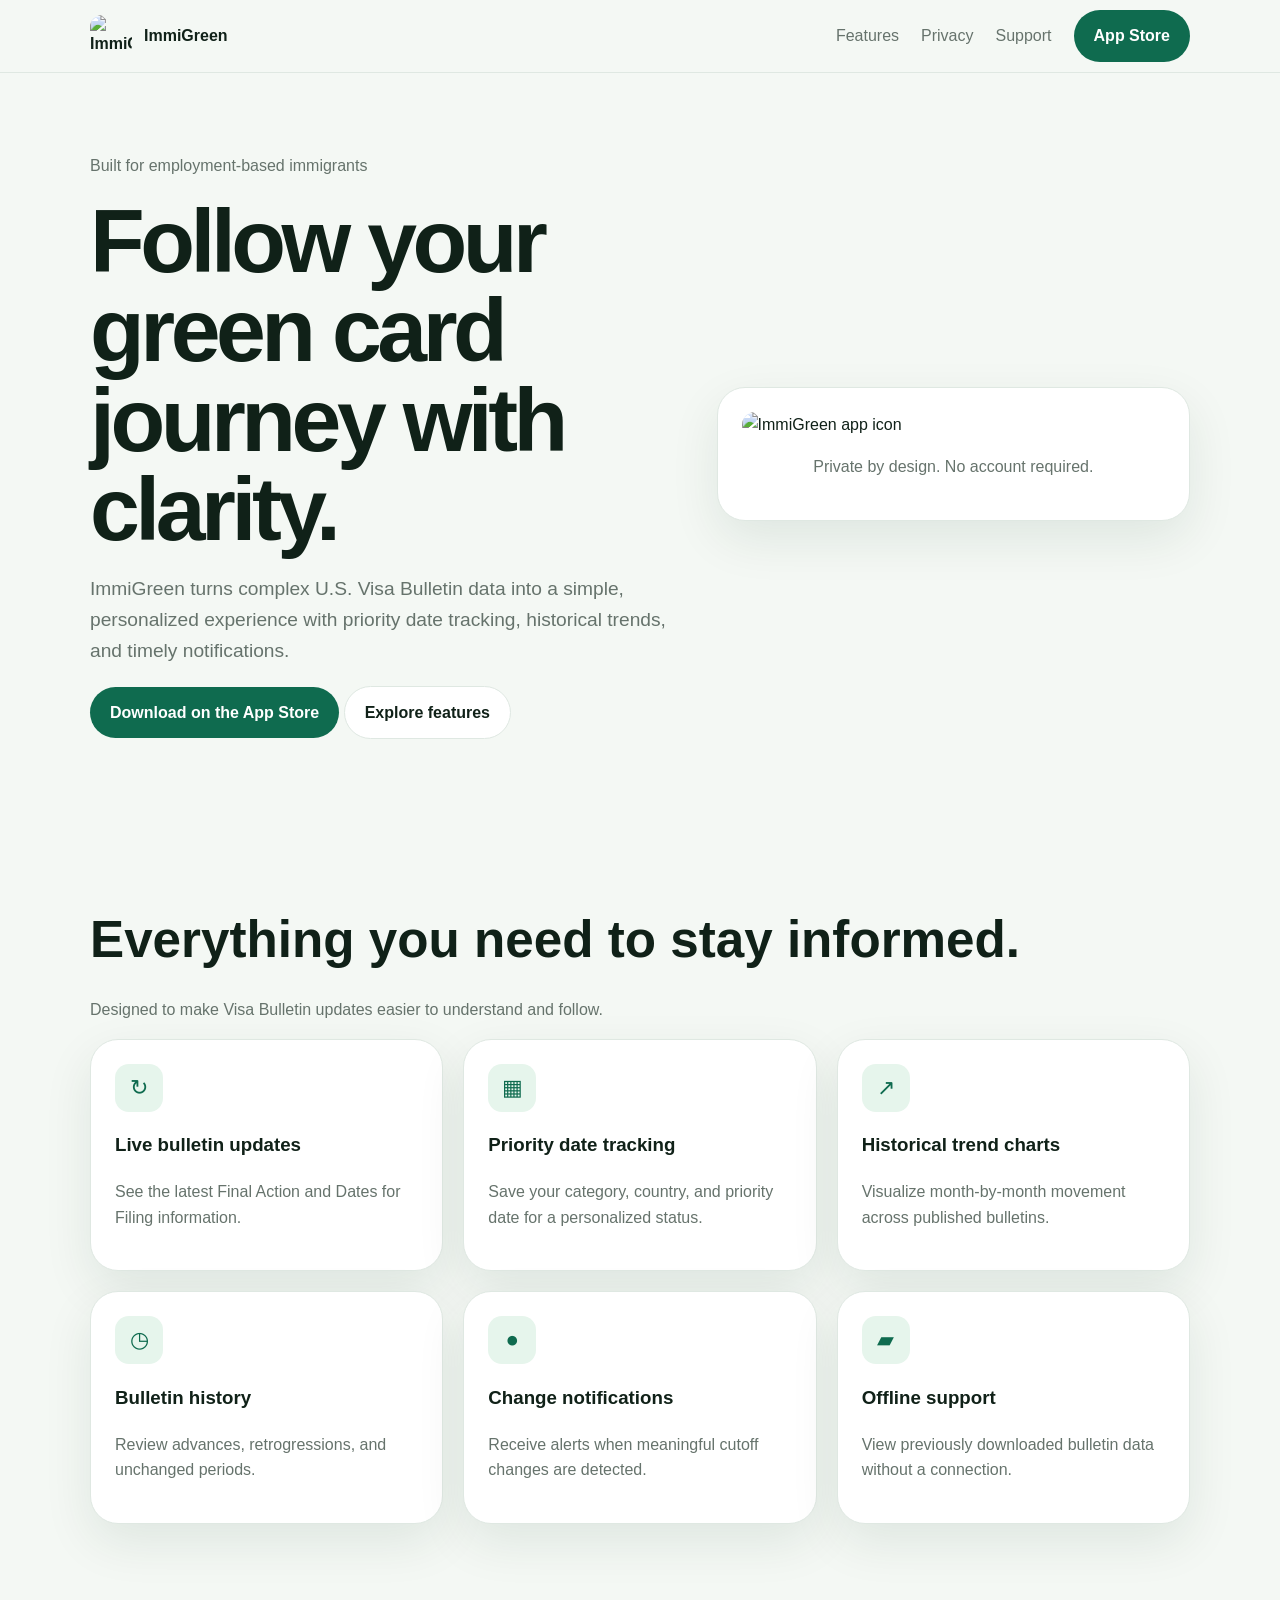
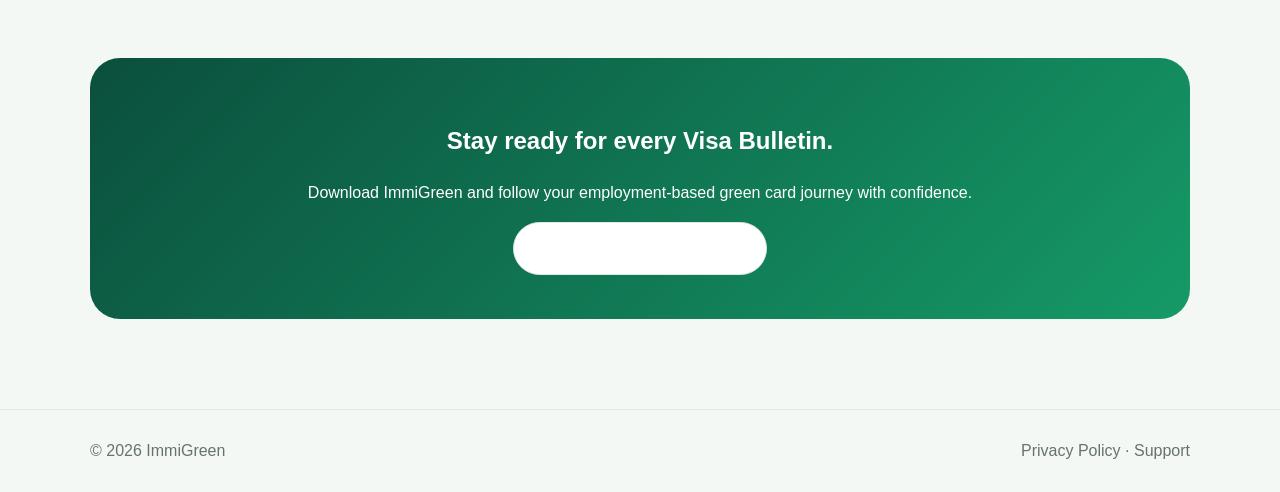
==== index.html @ d32b67b3 "Add files via upload" ====
<!doctype html><html lang="en"><head><meta charset="utf-8"><meta name="viewport" content="width=device-width,initial-scale=1">
<title>ImmiGreen — Visa Bulletin & Green Card Tracker</title><meta name="description" content="Track Visa Bulletin updates, priority dates, historical movement, and notifications.">
<link rel="icon" href="assets/immigreen-logo.png"><link rel="stylesheet" href="styles.css"></head><body>
<nav><div class="container nav"><a class="brand" href="index.html"><img src="assets/immigreen-logo.png" alt="ImmiGreen logo">ImmiGreen</a>
<div class="links"><a href="#features">Features</a><a href="privacy.html">Privacy</a><a href="support.html">Support</a><a class="btn primary" href="#download">App Store</a></div></div></nav>
<main><section class="hero"><div class="container grid"><div><div class="muted">Built for employment-based immigrants</div>
<h1>Follow your green card journey with clarity.</h1><p class="lead">ImmiGreen turns complex U.S. Visa Bulletin data into a simple, personalized experience with priority date tracking, historical trends, and timely notifications.</p>
<p><a class="btn primary" href="#download">Download on the App Store</a> <a class="btn secondary" href="#features">Explore features</a></p></div>
<div class="logo-card"><img src="assets/immigreen-logo.png" alt="ImmiGreen app icon"><p class="muted" style="text-align:center">Private by design. No account required.</p></div></div></section>
<section class="section" id="features"><div class="container"><h2>Everything you need to stay informed.</h2><p class="muted">Designed to make Visa Bulletin updates easier to understand and follow.</p>
<div class="features">
<div class="card"><div class="icon">↻</div><h3>Live bulletin updates</h3><p class="muted">See the latest Final Action and Dates for Filing information.</p></div>
<div class="card"><div class="icon">▦</div><h3>Priority date tracking</h3><p class="muted">Save your category, country, and priority date for a personalized status.</p></div>
<div class="card"><div class="icon">↗</div><h3>Historical trend charts</h3><p class="muted">Visualize month-by-month movement across published bulletins.</p></div>
<div class="card"><div class="icon">◷</div><h3>Bulletin history</h3><p class="muted">Review advances, retrogressions, and unchanged periods.</p></div>
<div class="card"><div class="icon">●</div><h3>Change notifications</h3><p class="muted">Receive alerts when meaningful cutoff changes are detected.</p></div>
<div class="card"><div class="icon">▰</div><h3>Offline support</h3><p class="muted">View previously downloaded bulletin data without a connection.</p></div>
</div></div></section>
<section class="cta" id="download"><div class="container"><div class="cta-box"><h2>Stay ready for every Visa Bulletin.</h2><p>Download ImmiGreen and follow your employment-based green card journey with confidence.</p><a class="btn secondary" href="#">App Store link coming soon</a></div></div></section></main>
<footer><div class="container footer"><div>© 2026 ImmiGreen</div><div><a href="privacy.html">Privacy Policy</a> · <a href="support.html">Support</a></div></div></footer>
</body></html>
---- styles.css ----
body{margin:0;font-family:-apple-system,BlinkMacSystemFont,"Segoe UI",sans-serif;background:#f4f8f4;color:#102118;line-height:1.6}
a{text-decoration:none;color:inherit}.container{width:min(1100px,calc(100% - 32px));margin:auto}
nav{position:sticky;top:0;background:rgba(244,248,244,.9);backdrop-filter:blur(16px);border-bottom:1px solid #dfe8e2;z-index:5}
.nav{display:flex;justify-content:space-between;align-items:center;min-height:72px}.brand{display:flex;gap:12px;align-items:center;font-weight:800}
.brand img{width:42px;height:42px;border-radius:12px}.links{display:flex;gap:22px;align-items:center;color:#66736c}
.btn{display:inline-block;padding:13px 20px;border-radius:999px;font-weight:700}.primary{background:#0f6b4f;color:#fff}.secondary{background:#fff;border:1px solid #dfe8e2}
.hero{padding:80px 0}.grid{display:grid;grid-template-columns:1.1fr .9fr;gap:48px;align-items:center}
h1{font-size:clamp(3rem,7vw,5.7rem);line-height:1;letter-spacing:-.05em;margin:18px 0}.lead{font-size:1.2rem;color:#66736c}
.logo-card,.card,article{background:#fff;border:1px solid #dfe8e2;border-radius:28px;box-shadow:0 18px 50px rgba(15,50,35,.09)}
.logo-card{padding:24px}.logo-card img{width:100%;border-radius:24px;display:block}
.section{padding:64px 0}.section h2{font-size:clamp(2rem,5vw,3.2rem);margin:0 0 12px}.muted{color:#66736c}
.features{display:grid;grid-template-columns:repeat(3,1fr);gap:20px}.card{padding:24px}.icon{width:48px;height:48px;border-radius:14px;background:#e6f5ec;display:grid;place-items:center;color:#0f6b4f;font-size:1.4rem;margin-bottom:16px}
.cta{padding:70px 0 90px}.cta-box{background:linear-gradient(135deg,#0b4f3d,#159a67);color:#fff;border-radius:30px;padding:44px;text-align:center}
footer{border-top:1px solid #dfe8e2;padding:28px 0;color:#66736c}.footer{display:flex;justify-content:space-between;gap:20px;flex-wrap:wrap}
.legal{padding:64px 0 90px}.legal article{padding:34px}.legal h1{font-size:clamp(2.5rem,5vw,4rem)}.legal h2{margin-top:30px}.legal p,.legal li{color:#66736c}
@media(max-width:820px){.grid,.features{grid-template-columns:1fr}.links a:not(.btn){display:none}.hero{padding-top:50px}}
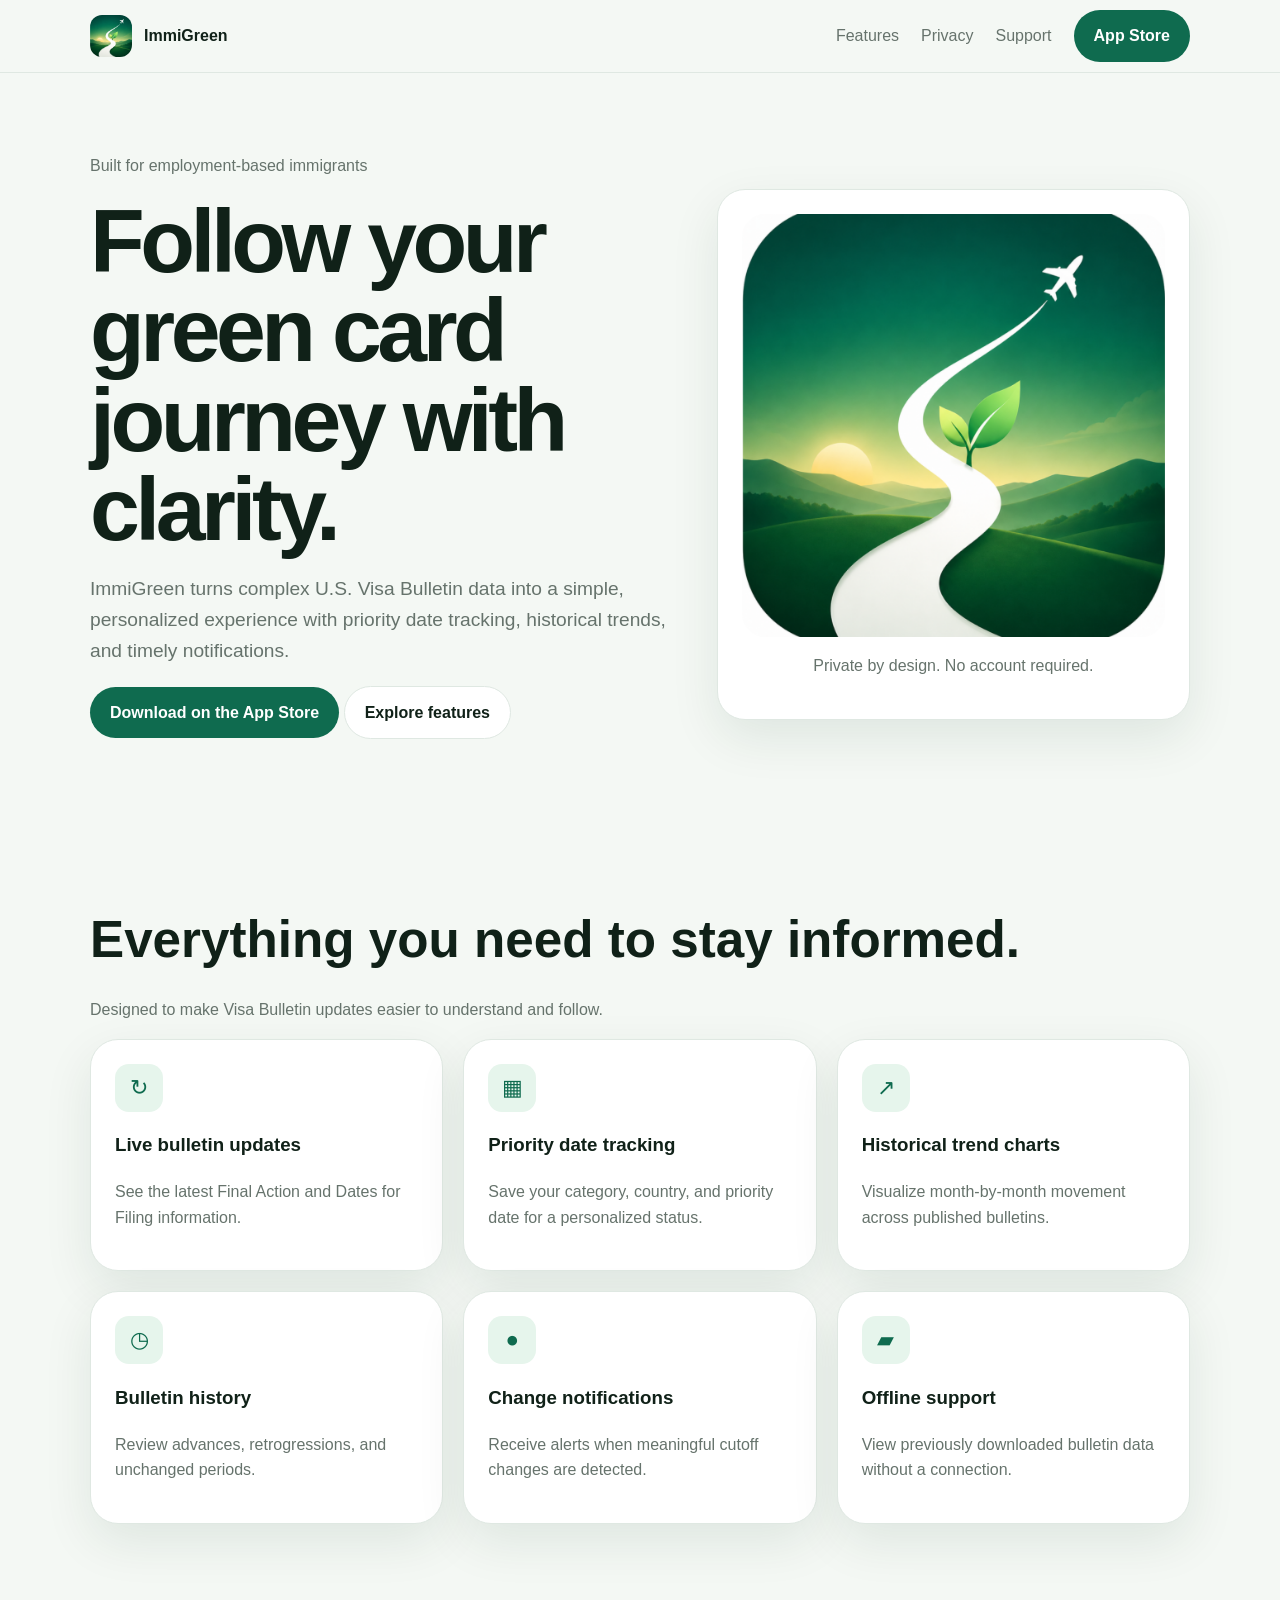
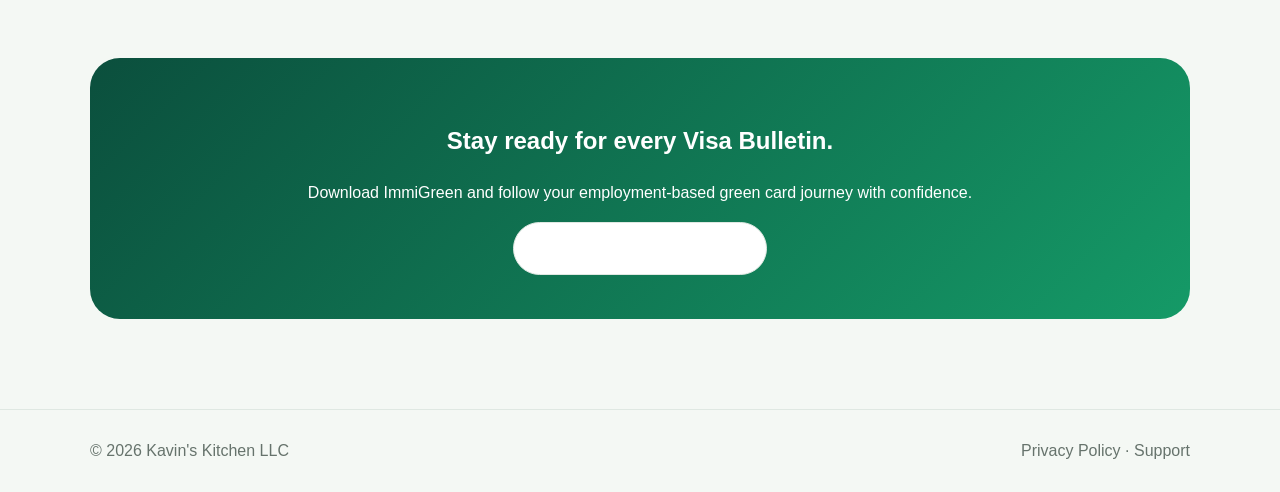
==== commit e65bde5e: "minor fixes." ====
--- a/index.html
+++ b/index.html
@@ -17,5 +17,5 @@
 <div class="card"><div class="icon">▰</div><h3>Offline support</h3><p class="muted">View previously downloaded bulletin data without a connection.</p></div>
 </div></div></section>
 <section class="cta" id="download"><div class="container"><div class="cta-box"><h2>Stay ready for every Visa Bulletin.</h2><p>Download ImmiGreen and follow your employment-based green card journey with confidence.</p><a class="btn secondary" href="#">App Store link coming soon</a></div></div></section></main>
-<footer><div class="container footer"><div>© 2026 ImmiGreen</div><div><a href="privacy.html">Privacy Policy</a> · <a href="support.html">Support</a></div></div></footer>
-</body></html>+<footer><div class="container footer"><div>© 2026 Kavin's Kitchen LLC</div><div><a href="privacy.html">Privacy Policy</a> · <a href="support.html">Support</a></div></div></footer>
+</body></html>
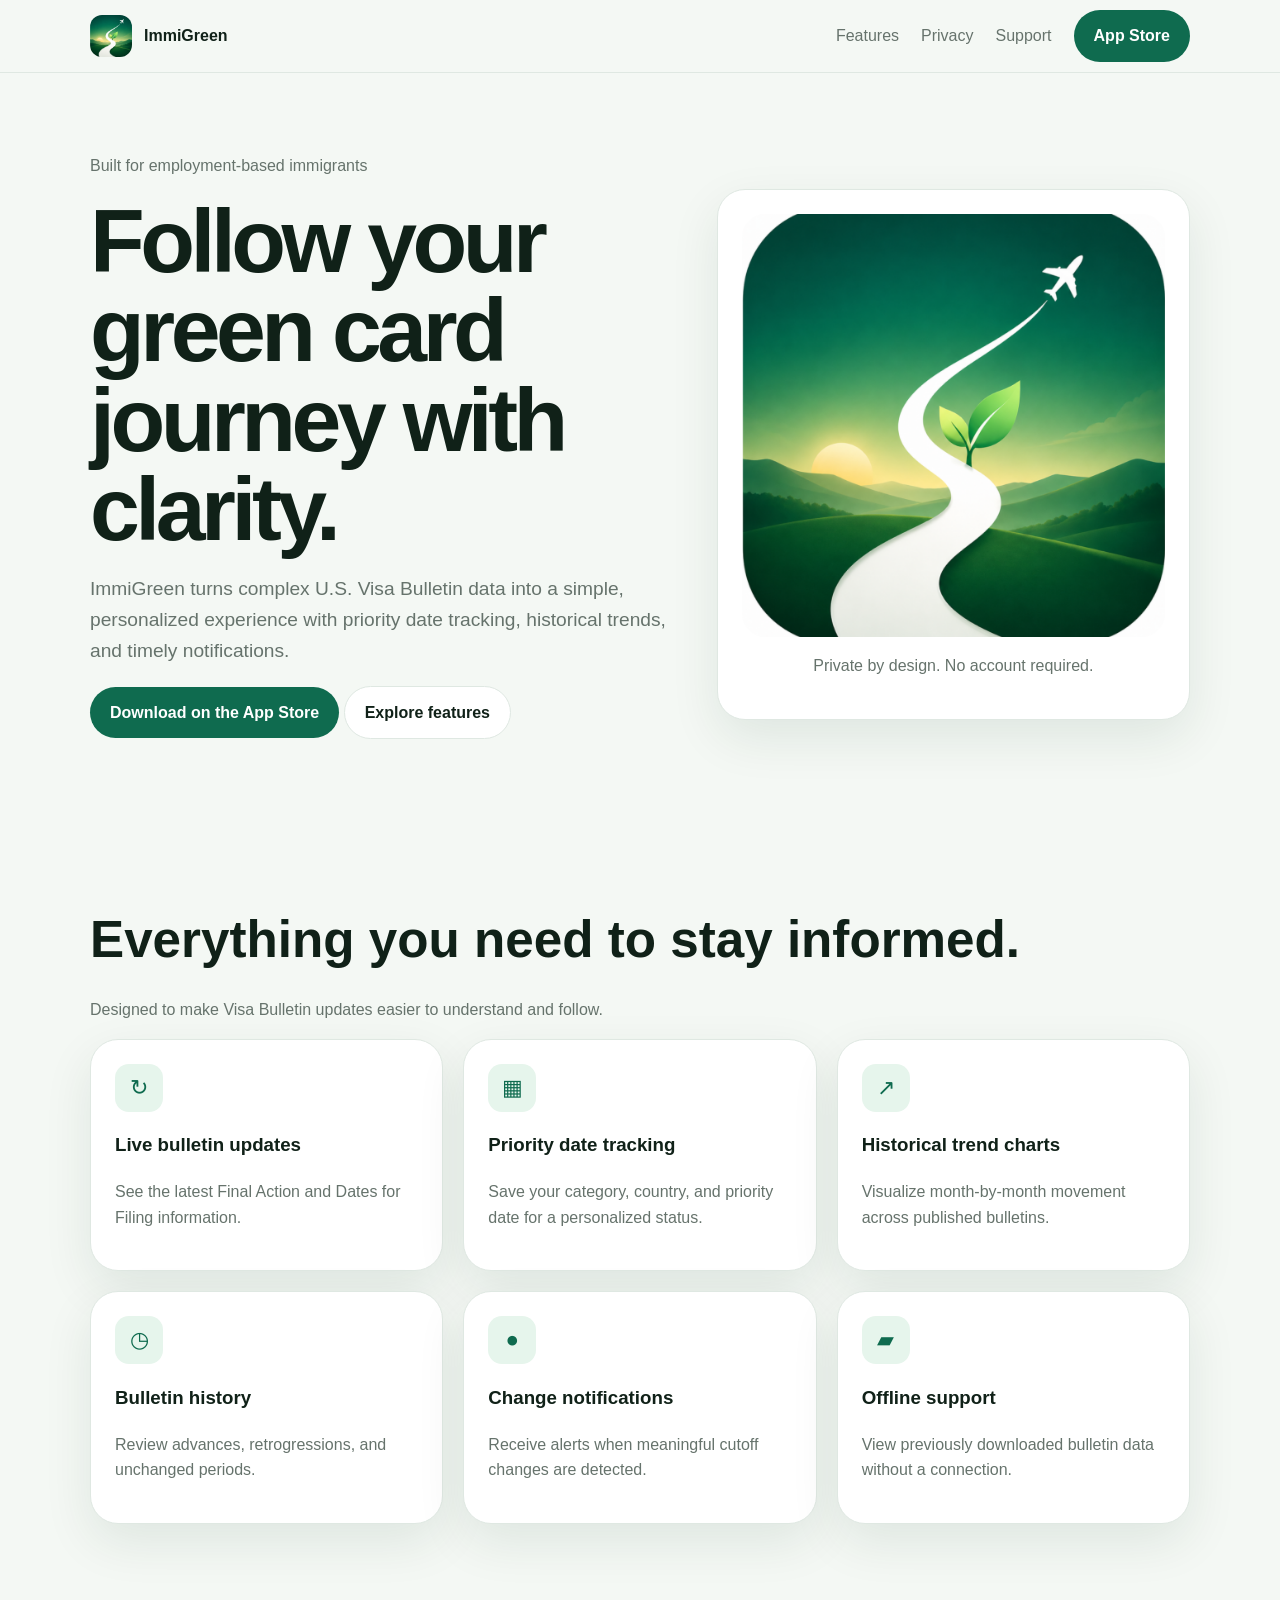
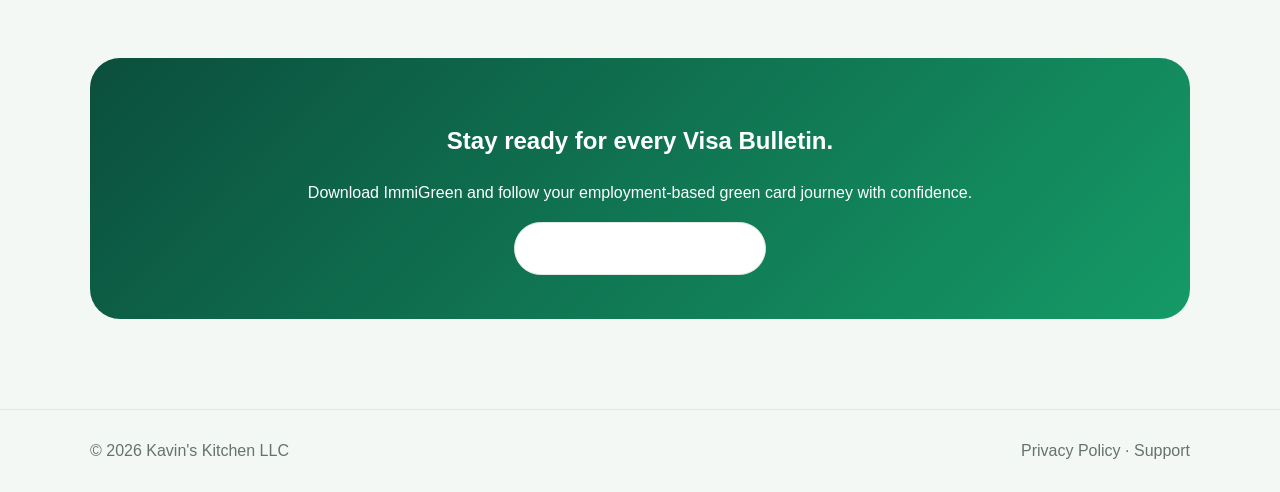
==== commit 83c695db: "Update App Store link" ====
--- a/index.html
+++ b/index.html
@@ -2,10 +2,10 @@
 <title>ImmiGreen — Visa Bulletin & Green Card Tracker</title><meta name="description" content="Track Visa Bulletin updates, priority dates, historical movement, and notifications.">
 <link rel="icon" href="assets/immigreen-logo.png"><link rel="stylesheet" href="styles.css"></head><body>
 <nav><div class="container nav"><a class="brand" href="index.html"><img src="assets/immigreen-logo.png" alt="ImmiGreen logo">ImmiGreen</a>
-<div class="links"><a href="#features">Features</a><a href="privacy.html">Privacy</a><a href="support.html">Support</a><a class="btn primary" href="#download">App Store</a></div></div></nav>
+<div class="links"><a href="#features">Features</a><a href="privacy.html">Privacy</a><a href="support.html">Support</a><a class="btn primary" href="https://apps.apple.com/app/immigreen/id6797004240">App Store</a></div></div></nav>
 <main><section class="hero"><div class="container grid"><div><div class="muted">Built for employment-based immigrants</div>
 <h1>Follow your green card journey with clarity.</h1><p class="lead">ImmiGreen turns complex U.S. Visa Bulletin data into a simple, personalized experience with priority date tracking, historical trends, and timely notifications.</p>
-<p><a class="btn primary" href="#download">Download on the App Store</a> <a class="btn secondary" href="#features">Explore features</a></p></div>
+<p><a class="btn primary" href="https://apps.apple.com/app/immigreen/id6797004240">Download on the App Store</a> <a class="btn secondary" href="#features">Explore features</a></p></div>
 <div class="logo-card"><img src="assets/immigreen-logo.png" alt="ImmiGreen app icon"><p class="muted" style="text-align:center">Private by design. No account required.</p></div></div></section>
 <section class="section" id="features"><div class="container"><h2>Everything you need to stay informed.</h2><p class="muted">Designed to make Visa Bulletin updates easier to understand and follow.</p>
 <div class="features">
@@ -16,6 +16,6 @@
 <div class="card"><div class="icon">●</div><h3>Change notifications</h3><p class="muted">Receive alerts when meaningful cutoff changes are detected.</p></div>
 <div class="card"><div class="icon">▰</div><h3>Offline support</h3><p class="muted">View previously downloaded bulletin data without a connection.</p></div>
 </div></div></section>
-<section class="cta" id="download"><div class="container"><div class="cta-box"><h2>Stay ready for every Visa Bulletin.</h2><p>Download ImmiGreen and follow your employment-based green card journey with confidence.</p><a class="btn secondary" href="#">App Store link coming soon</a></div></div></section></main>
+<section class="cta" id="download"><div class="container"><div class="cta-box"><h2>Stay ready for every Visa Bulletin.</h2><p>Download ImmiGreen and follow your employment-based green card journey with confidence.</p><a class="btn secondary" href="https://apps.apple.com/app/immigreen/id6797004240">Download on the App Store</a></div></div></section></main>
 <footer><div class="container footer"><div>© 2026 Kavin's Kitchen LLC</div><div><a href="privacy.html">Privacy Policy</a> · <a href="support.html">Support</a></div></div></footer>
 </body></html>
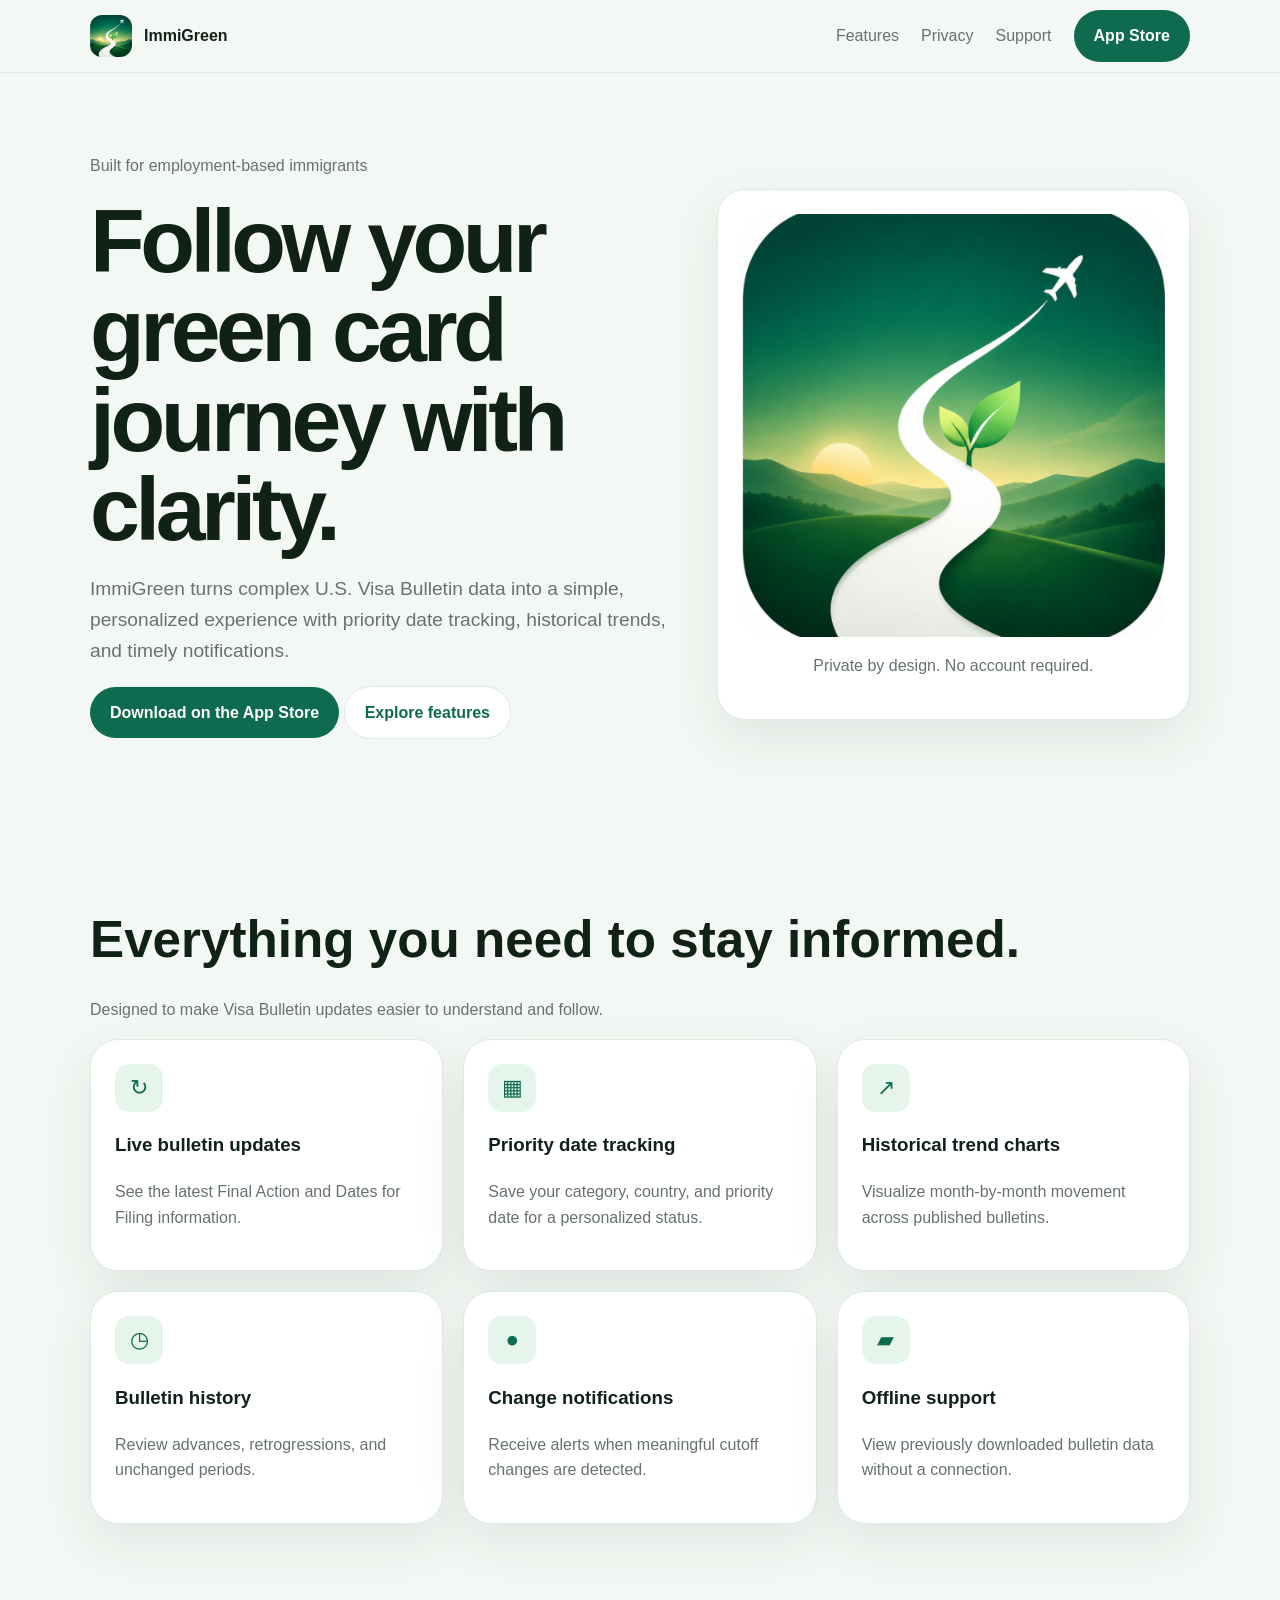
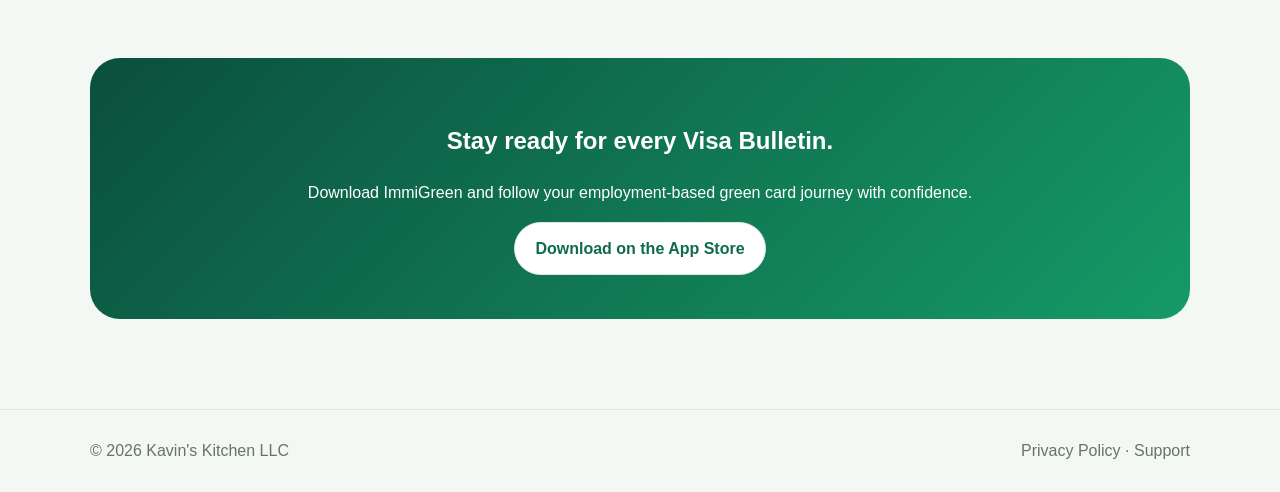
==== commit 0aae76cf: "Bust cached stylesheet for CTA fix" ====
--- a/index.html
+++ b/index.html
@@ -1,6 +1,6 @@
 <!doctype html><html lang="en"><head><meta charset="utf-8"><meta name="viewport" content="width=device-width,initial-scale=1">
 <title>ImmiGreen — Visa Bulletin & Green Card Tracker</title><meta name="description" content="Track Visa Bulletin updates, priority dates, historical movement, and notifications.">
-<link rel="icon" href="assets/immigreen-logo.png"><link rel="stylesheet" href="styles.css"></head><body>
+<link rel="icon" href="assets/immigreen-logo.png"><link rel="stylesheet" href="styles.css?v=2"></head><body>
 <nav><div class="container nav"><a class="brand" href="index.html"><img src="assets/immigreen-logo.png" alt="ImmiGreen logo">ImmiGreen</a>
 <div class="links"><a href="#features">Features</a><a href="privacy.html">Privacy</a><a href="support.html">Support</a><a class="btn primary" href="https://apps.apple.com/app/immigreen/id6797004240">App Store</a></div></div></nav>
 <main><section class="hero"><div class="container grid"><div><div class="muted">Built for employment-based immigrants</div>
--- a/styles.css
+++ b/styles.css
@@ -3,7 +3,7 @@
 nav{position:sticky;top:0;background:rgba(244,248,244,.9);backdrop-filter:blur(16px);border-bottom:1px solid #dfe8e2;z-index:5}
 .nav{display:flex;justify-content:space-between;align-items:center;min-height:72px}.brand{display:flex;gap:12px;align-items:center;font-weight:800}
 .brand img{width:42px;height:42px;border-radius:12px}.links{display:flex;gap:22px;align-items:center;color:#66736c}
-.btn{display:inline-block;padding:13px 20px;border-radius:999px;font-weight:700}.primary{background:#0f6b4f;color:#fff}.secondary{background:#fff;border:1px solid #dfe8e2}
+.btn{display:inline-block;padding:13px 20px;border-radius:999px;font-weight:700}.primary{background:#0f6b4f;color:#fff}.secondary{background:#fff;border:1px solid #dfe8e2;color:#0f6b4f}
 .hero{padding:80px 0}.grid{display:grid;grid-template-columns:1.1fr .9fr;gap:48px;align-items:center}
 h1{font-size:clamp(3rem,7vw,5.7rem);line-height:1;letter-spacing:-.05em;margin:18px 0}.lead{font-size:1.2rem;color:#66736c}
 .logo-card,.card,article{background:#fff;border:1px solid #dfe8e2;border-radius:28px;box-shadow:0 18px 50px rgba(15,50,35,.09)}
